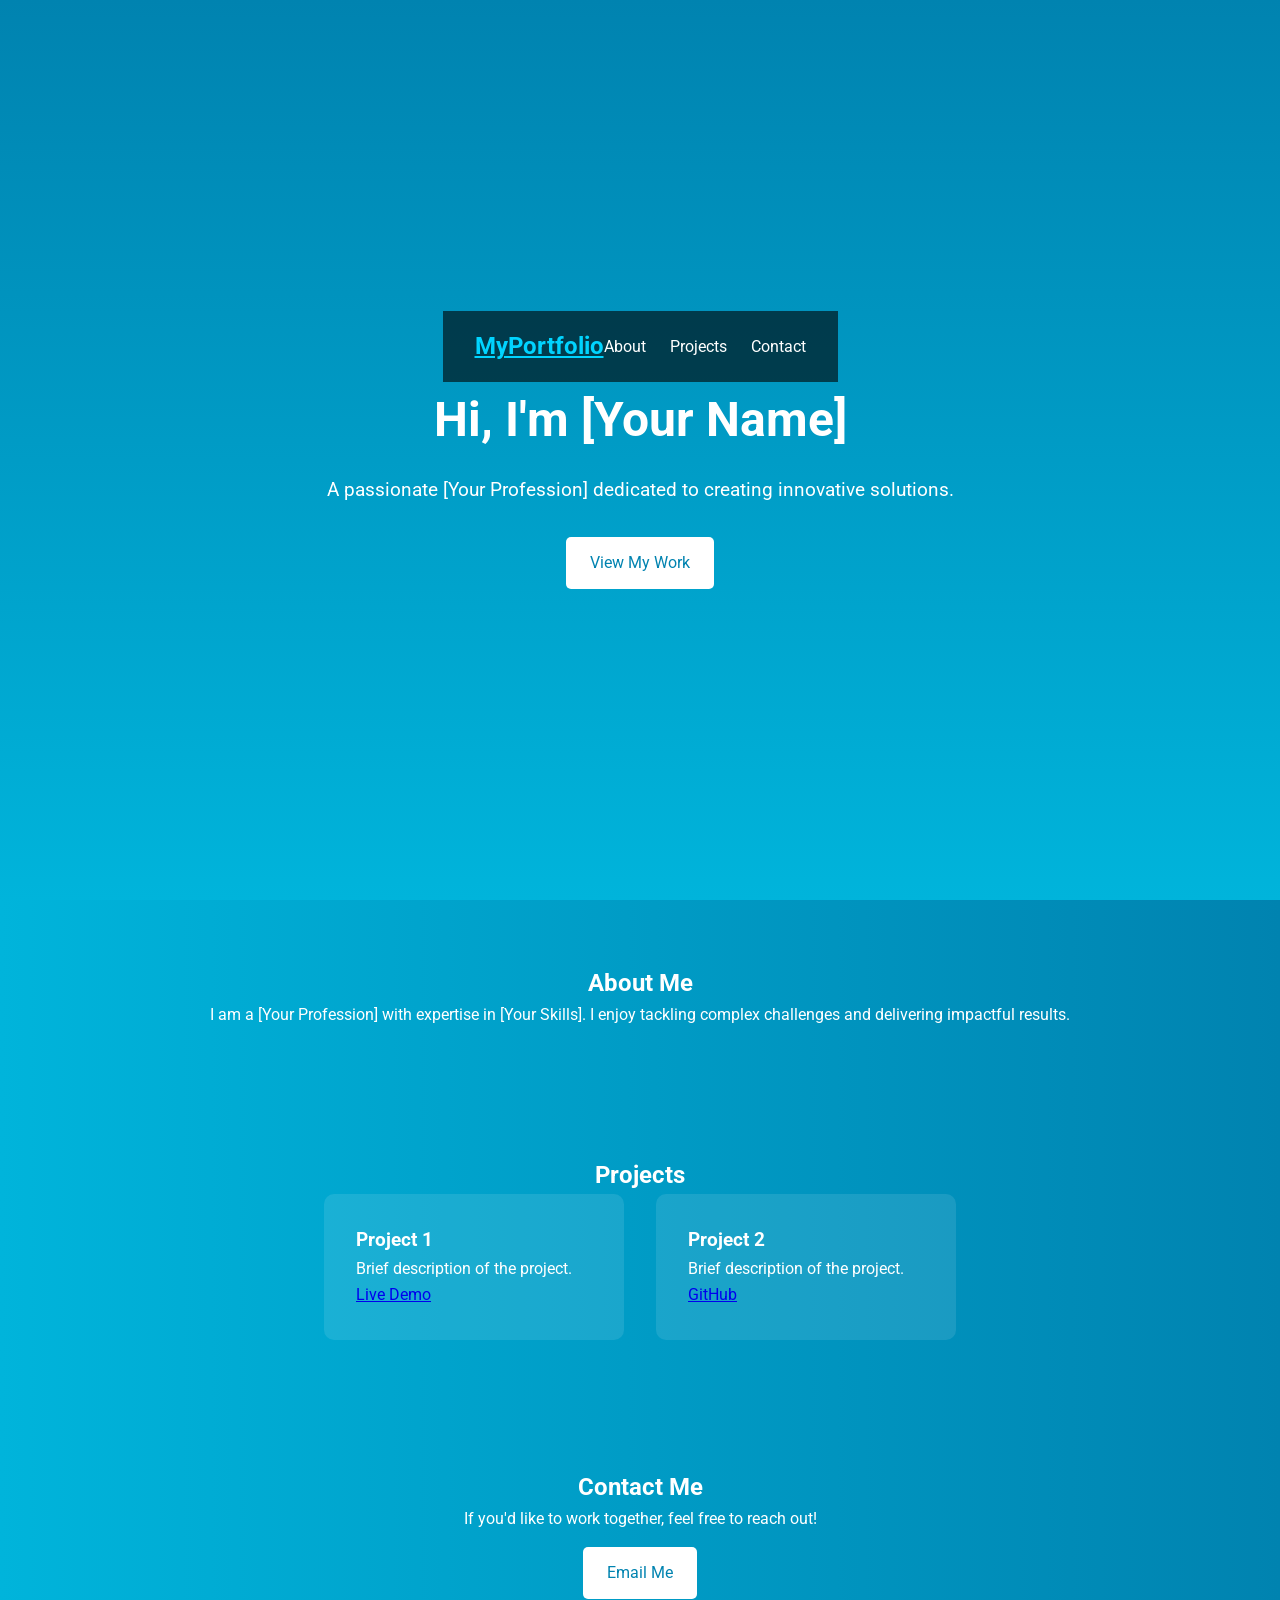
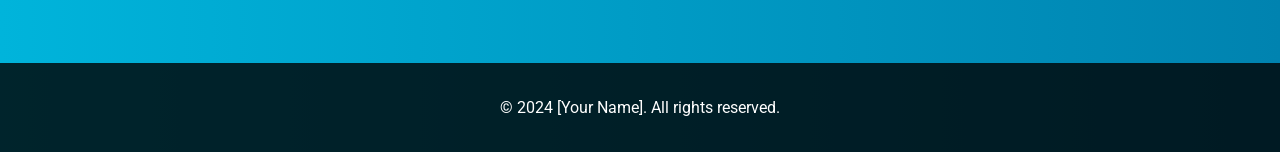
==== index.html @ ac5ff7b3 "Rename portfolio.html to index.html" ====
<!DOCTYPE html>
<html lang="en">
<head>
    <meta charset="UTF-8">
    <meta name="viewport" content="width=device-width, initial-scale=1.0">
    <title>Portfolio</title>
    <link rel="stylesheet" href="style.css">
    <link href="https://fonts.googleapis.com/css2?family=Roboto:wght@400;700&display=swap" rel="stylesheet">
</head>
<body>
    <header class="hero">
        <nav class="navbar">
            <a href="#" class="logo">MyPortfolio</a>
            <ul class="nav-links">
                <li><a href="#about">About</a></li>
                <li><a href="#projects">Projects</a></li>
                <li><a href="#contact">Contact</a></li>
            </ul>
        </nav>
        <div class="hero-content">
            <h1 class="animate-slide-in">Hi, I'm [Your Name]</h1>
            <p class="animate-fade-in">A passionate [Your Profession] dedicated to creating innovative solutions.</p>
            <a href="#projects" class="btn">View My Work</a>
        </div>
    </header>

    <section id="about" class="section">
        <h2>About Me</h2>
        <p>I am a [Your Profession] with expertise in [Your Skills]. I enjoy tackling complex challenges and delivering impactful results.</p>
    </section>

    <section id="projects" class="section">
        <h2>Projects</h2>
        <div class="projects-container">
            <div class="project-card">
                <h3>Project 1</h3>
                <p>Brief description of the project.</p>
                <a href="#">Live Demo</a>
            </div>
            <div class="project-card">
                <h3>Project 2</h3>
                <p>Brief description of the project.</p>
                <a href="#">GitHub</a>
            </div>
        </div>
    </section>

    <section id="contact" class="section">
        <h2>Contact Me</h2>
        <p>If you'd like to work together, feel free to reach out!</p>
        <a href="mailto:your.email@example.com" class="btn">Email Me</a>
    </section>

    <footer>
        <p>&copy; 2024 [Your Name]. All rights reserved.</p>
    </footer>
</body>
</html>
---- style.css ----
* {
    margin: 0;
    padding: 0;
    box-sizing: border-box;
}

body {
    font-family: 'Roboto', sans-serif;
    line-height: 1.6;
    background: linear-gradient(to right, #00b4db, #0083b0);
    color: #fff;
    overflow-x: hidden;
}

.navbar {
    display: flex;
    justify-content: space-between;
    align-items: center;
    padding: 1rem 2rem;
    background: rgba(0, 0, 0, 0.6);
}

.logo {
    font-size: 1.5rem;
    font-weight: bold;
    color: #00d4ff;
}

.nav-links {
    list-style: none;
    display: flex;
    gap: 1.5rem;
}

.nav-links a {
    color: #fff;
    text-decoration: none;
    font-size: 1rem;
    transition: color 0.3s;
}

.nav-links a:hover {
    color: #00d4ff;
}

.hero {
    height: 100vh;
    display: flex;
    flex-direction: column;
    justify-content: center;
    align-items: center;
    text-align: center;
    padding: 0 2rem;
    background: linear-gradient(to bottom, #0083b0, #00b4db);
}

.hero-content h1 {
    font-size: 3rem;
    animation: slide-in 1s ease-out;
}

.hero-content p {
    font-size: 1.2rem;
    margin: 1rem 0;
    animation: fade-in 2s ease-in;
}

.btn {
    display: inline-block;
    padding: 0.8rem 1.5rem;
    font-size: 1rem;
    color: #0083b0;
    background: #fff;
    border-radius: 5px;
    text-decoration: none;
    margin-top: 1rem;
    transition: background 0.3s, color 0.3s;
}

.btn:hover {
    background: #00d4ff;
    color: #fff;
}

.section {
    padding: 4rem 2rem;
    text-align: center;
}

.projects-container {
    display: flex;
    gap: 2rem;
    justify-content: center;
}

.project-card {
    background: rgba(255, 255, 255, 0.1);
    padding: 2rem;
    border-radius: 10px;
    width: 300px;
    text-align: left;
    transition: transform 0.3s;
}

.project-card:hover {
    transform: scale(1.05);
}

footer {
    text-align: center;
    padding: 2rem;
    background: rgba(0, 0, 0, 0.8);
}
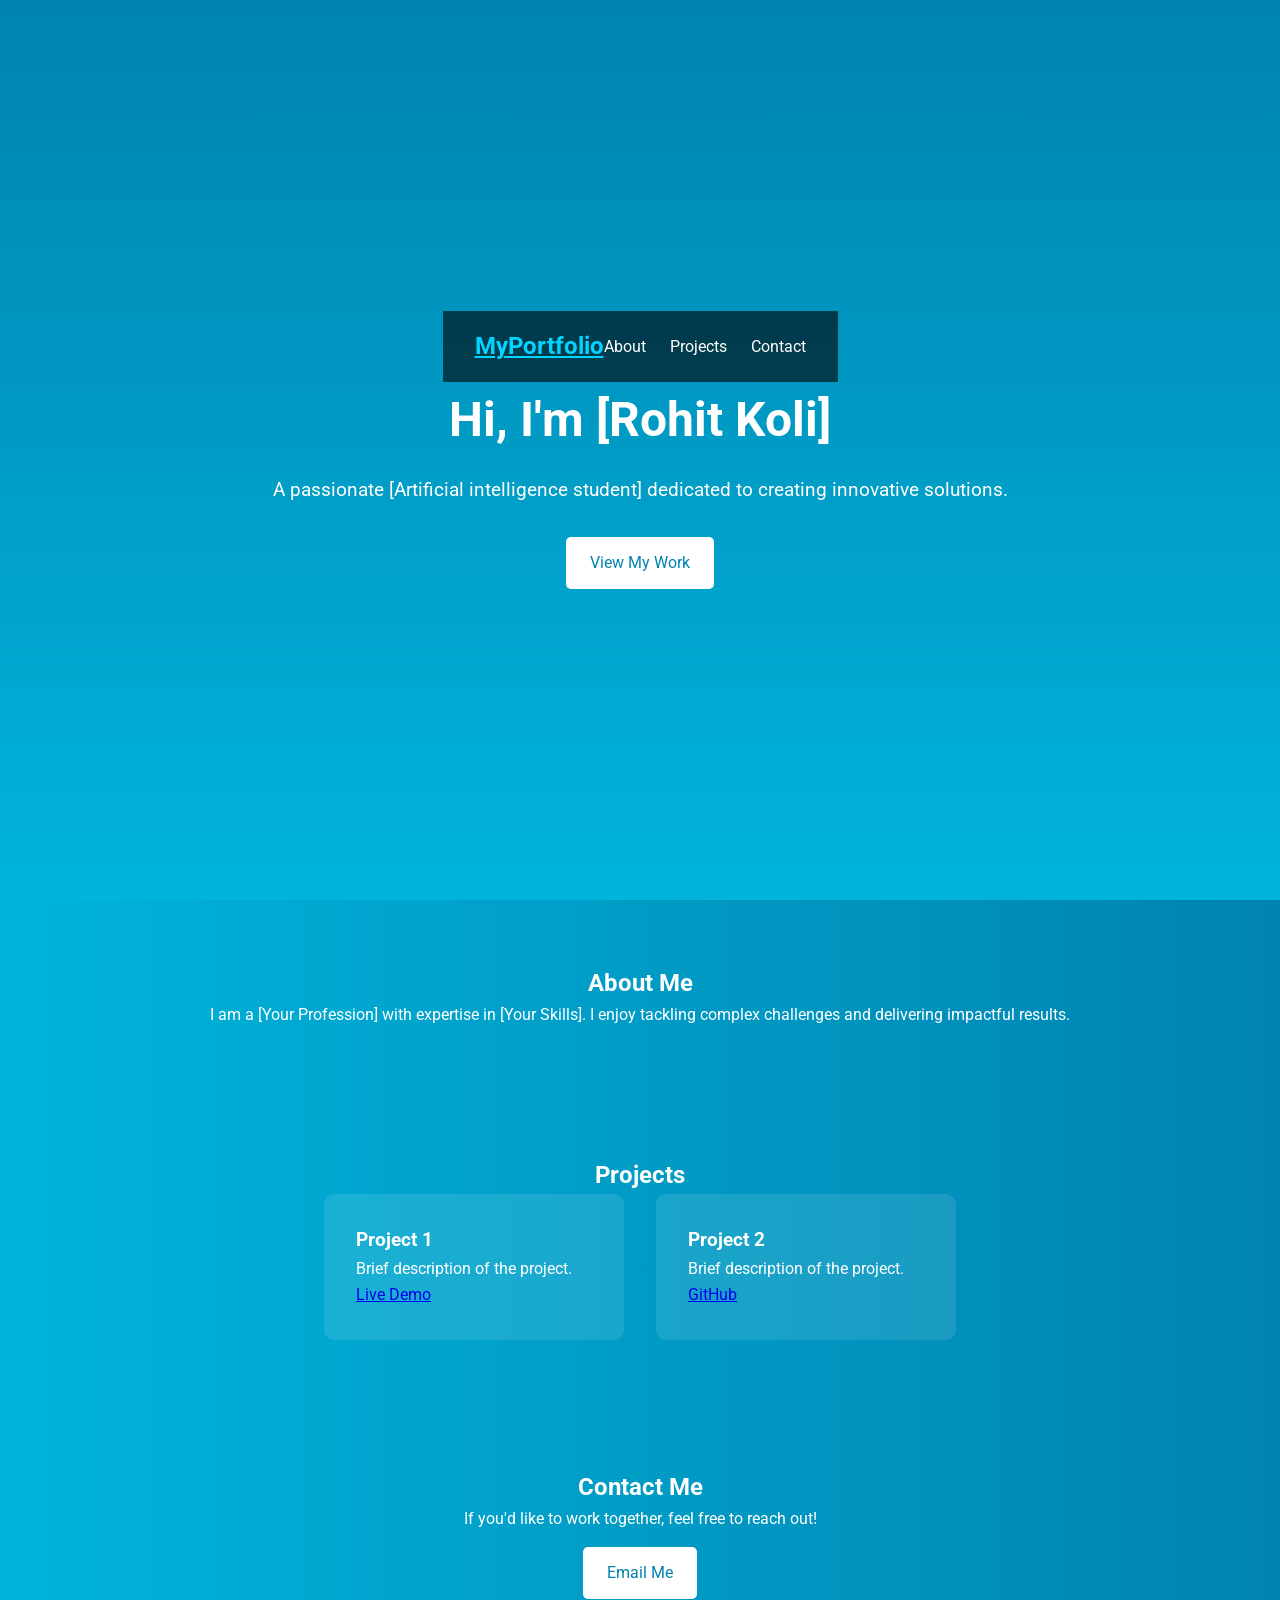
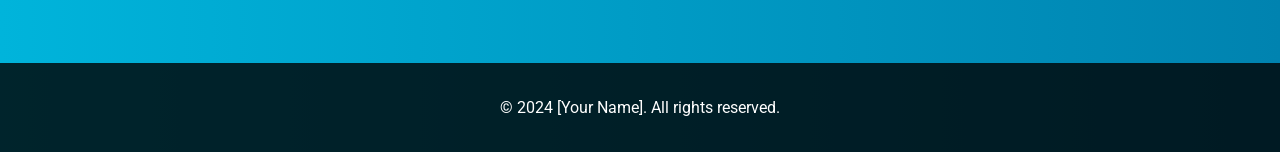
==== commit 3a206e3d: "Update index.html" ====
--- a/index.html
+++ b/index.html
@@ -18,8 +18,8 @@
             </ul>
         </nav>
         <div class="hero-content">
-            <h1 class="animate-slide-in">Hi, I'm [Your Name]</h1>
-            <p class="animate-fade-in">A passionate [Your Profession] dedicated to creating innovative solutions.</p>
+            <h1 class="animate-slide-in">Hi, I'm [Rohit Koli]</h1>
+            <p class="animate-fade-in">A passionate [Artificial intelligence student] dedicated to creating innovative solutions.</p>
             <a href="#projects" class="btn">View My Work</a>
         </div>
     </header>
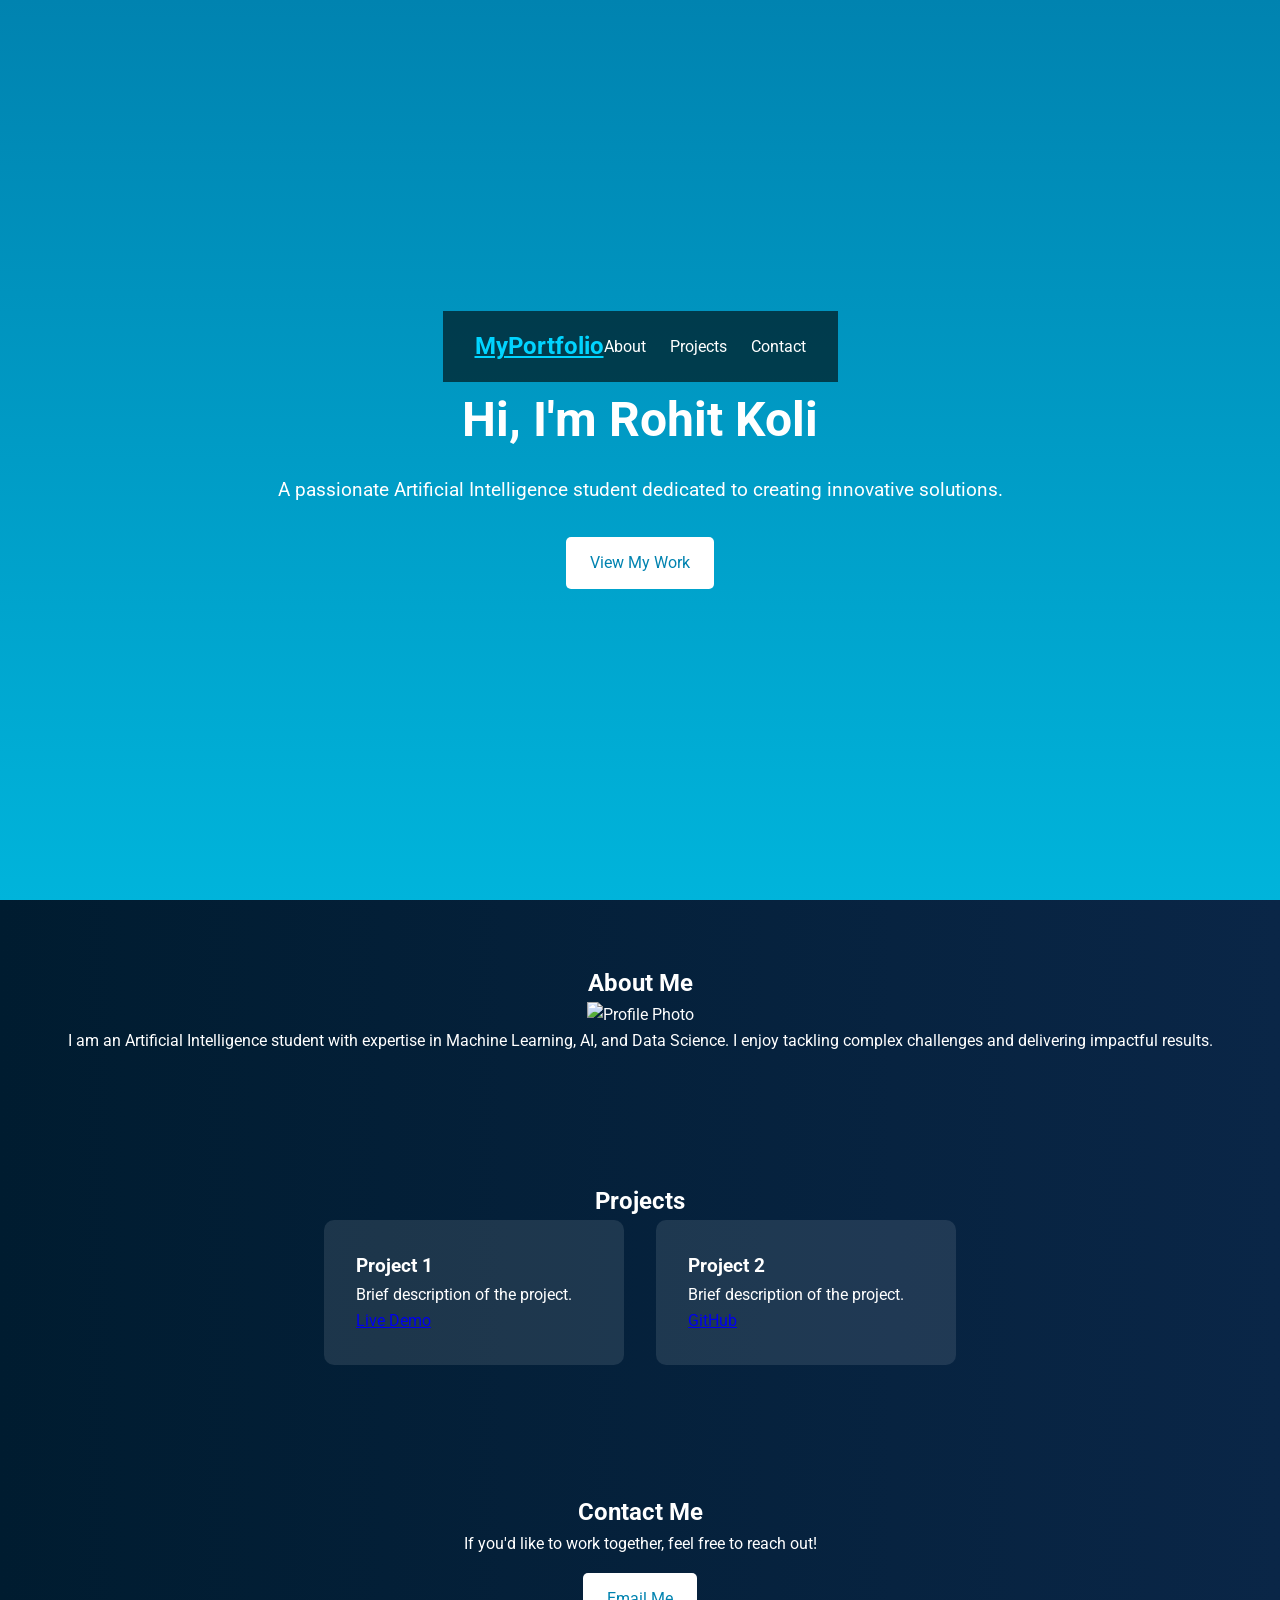
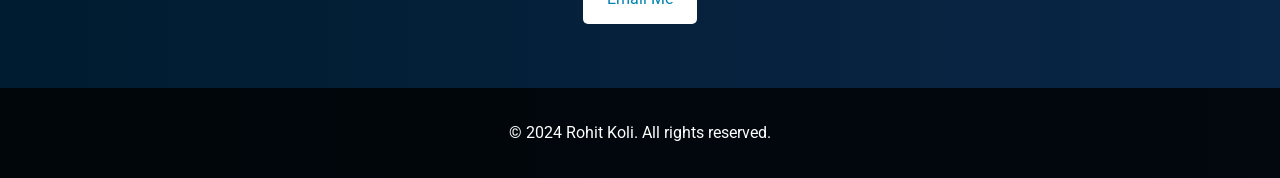
==== commit c1b1e435: "Update index.html" ====
--- a/index.html
+++ b/index.html
@@ -18,15 +18,18 @@
             </ul>
         </nav>
         <div class="hero-content">
-            <h1 class="animate-slide-in">Hi, I'm [Rohit Koli]</h1>
-            <p class="animate-fade-in">A passionate [Artificial intelligence student] dedicated to creating innovative solutions.</p>
+            <h1 class="animate-slide-in">Hi, I'm Rohit Koli</h1>
+            <p class="animate-fade-in">A passionate Artificial Intelligence student dedicated to creating innovative solutions.</p>
             <a href="#projects" class="btn">View My Work</a>
         </div>
     </header>
 
     <section id="about" class="section">
         <h2>About Me</h2>
-        <p>I am a [Your Profession] with expertise in [Your Skills]. I enjoy tackling complex challenges and delivering impactful results.</p>
+        <div class="about-container">
+            <img src="DSC_5368(1).jpg" alt="Profile Photo" class="profile-photo">
+            <p>I am an Artificial Intelligence student with expertise in Machine Learning, AI, and Data Science. I enjoy tackling complex challenges and delivering impactful results.</p>
+        </div>
     </section>
 
     <section id="projects" class="section">
@@ -48,11 +51,11 @@
     <section id="contact" class="section">
         <h2>Contact Me</h2>
         <p>If you'd like to work together, feel free to reach out!</p>
-        <a href="mailto:your.email@example.com" class="btn">Email Me</a>
+        <a href="mailto:kolirohit1802@gmail.com" class="btn">Email Me</a>
     </section>
 
     <footer>
-        <p>&copy; 2024 [Your Name]. All rights reserved.</p>
+        <p>&copy; 2024 Rohit Koli. All rights reserved.</p>
     </footer>
 </body>
 </html>
--- a/style.css
+++ b/style.css
@@ -7,7 +7,7 @@
 body {
     font-family: 'Roboto', sans-serif;
     line-height: 1.6;
-    background: linear-gradient(to right, #00b4db, #0083b0);
+    background: linear-gradient(to right, #001C30, #0A2647);
     color: #fff;
     overflow-x: hidden;
 }
@@ -56,13 +56,13 @@
 
 .hero-content h1 {
     font-size: 3rem;
-    animation: slide-in 1s ease-out;
+    animation: slide-in 1s ease-out, bounce 2s infinite;
 }
 
 .hero-content p {
     font-size: 1.2rem;
     margin: 1rem 0;
-    animation: fade-in 2s ease-in;
+    animation: fade-in 2s ease-in, jump 3s infinite;
 }
 
 .btn {
@@ -100,6 +100,7 @@
     width: 300px;
     text-align: left;
     transition: transform 0.3s;
+    animation: zoom-in 1s ease-out;
 }
 
 .project-card:hover {
@@ -111,3 +112,53 @@
     padding: 2rem;
     background: rgba(0, 0, 0, 0.8);
 }
+
+@keyframes slide-in {
+    from {
+        transform: translateX(-100%);
+    }
+    to {
+        transform: translateX(0);
+    }
+}
+
+@keyframes fade-in {
+    from {
+        opacity: 0;
+    }
+    to {
+        opacity: 1;
+    }
+}
+
+@keyframes bounce {
+    0%, 20%, 50%, 80%, 100% {
+        transform: translateY(0);
+    }
+    40% {
+        transform: translateY(-20px);
+    }
+    60% {
+        transform: translateY(-10px);
+    }
+}
+
+@keyframes jump {
+    0%, 100% {
+        transform: translateY(0);
+    }
+    50% {
+        transform: translateY(-15px);
+    }
+}
+
+@keyframes zoom-in {
+    from {
+        transform: scale(0.8);
+        opacity: 0;
+    }
+    to {
+        transform: scale(1);
+        opacity: 1;
+    }
+}
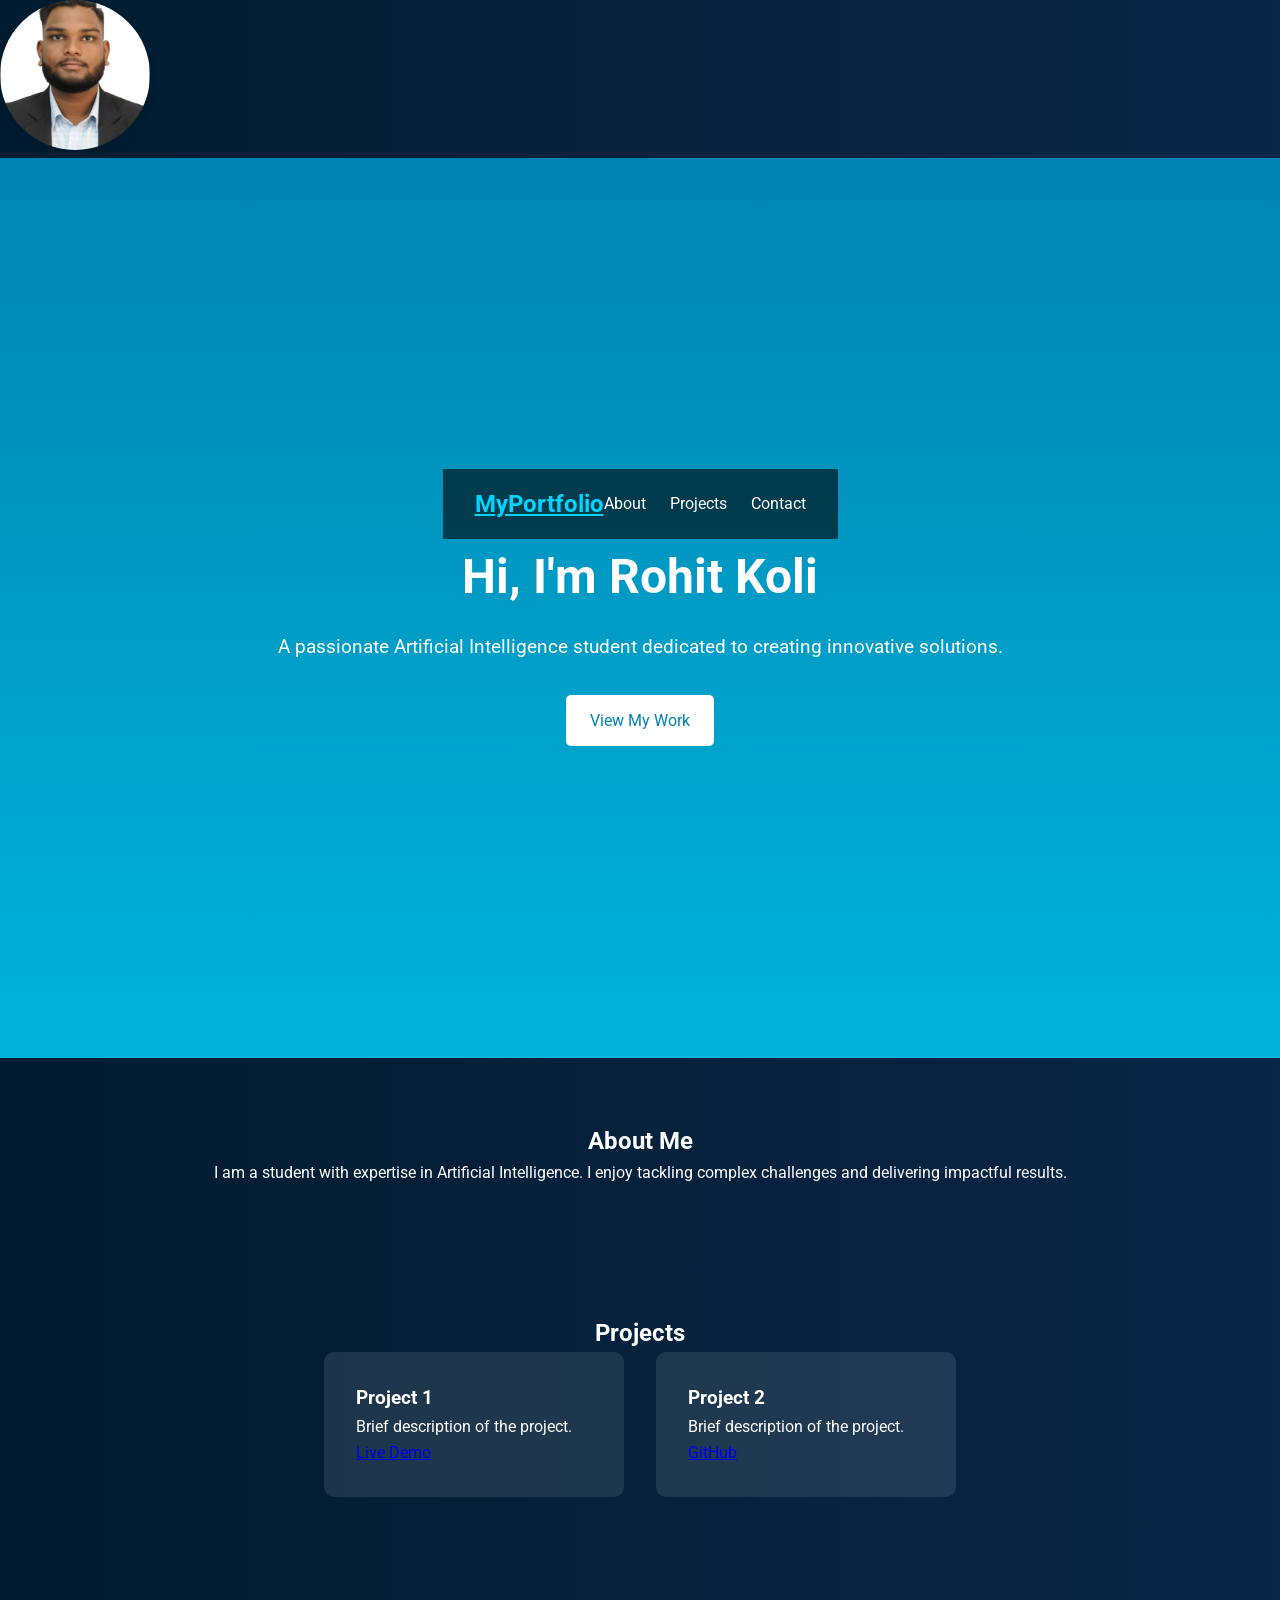
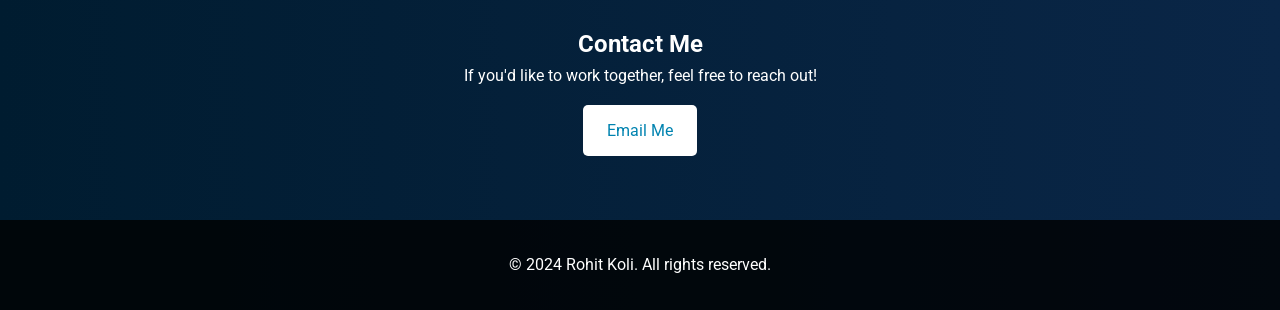
==== commit 32b0aaa4: "Update index.html" ====
--- a/index.html
+++ b/index.html
@@ -8,6 +8,10 @@
     <link href="https://fonts.googleapis.com/css2?family=Roboto:wght@400;700&display=swap" rel="stylesheet">
 </head>
 <body>
+    <!-- Profile Photo -->
+    <img src="DSC_5368 (1).JPG" alt="Profile Photo" class="profile-photo">
+
+    <!-- Navbar -->
     <header class="hero">
         <nav class="navbar">
             <a href="#" class="logo">MyPortfolio</a>
@@ -17,6 +21,7 @@
                 <li><a href="#contact">Contact</a></li>
             </ul>
         </nav>
+
         <div class="hero-content">
             <h1 class="animate-slide-in">Hi, I'm Rohit Koli</h1>
             <p class="animate-fade-in">A passionate Artificial Intelligence student dedicated to creating innovative solutions.</p>
@@ -24,14 +29,13 @@
         </div>
     </header>
 
+    <!-- About Section -->
     <section id="about" class="section">
         <h2>About Me</h2>
-        <div class="about-container">
-            <img src="DSC_5368(1).jpg" alt="Profile Photo" class="profile-photo">
-            <p>I am an Artificial Intelligence student with expertise in Machine Learning, AI, and Data Science. I enjoy tackling complex challenges and delivering impactful results.</p>
-        </div>
+        <p>I am a student with expertise in Artificial Intelligence. I enjoy tackling complex challenges and delivering impactful results.</p>
     </section>
 
+    <!-- Projects Section -->
     <section id="projects" class="section">
         <h2>Projects</h2>
         <div class="projects-container">
@@ -48,14 +52,17 @@
         </div>
     </section>
 
+    <!-- Contact Section -->
     <section id="contact" class="section">
         <h2>Contact Me</h2>
         <p>If you'd like to work together, feel free to reach out!</p>
         <a href="mailto:kolirohit1802@gmail.com" class="btn">Email Me</a>
     </section>
 
+    <!-- Footer -->
     <footer>
         <p>&copy; 2024 Rohit Koli. All rights reserved.</p>
     </footer>
+
 </body>
 </html>
--- a/style.css
+++ b/style.css
@@ -87,6 +87,26 @@
     text-align: center;
 }
 
+.about-container {
+    display: flex;
+    align-items: center;
+    justify-content: center;
+    gap: 2rem;
+}
+
+.profile-photo {
+    width: 150px;
+    height: 150px;
+    border-radius: 50%;
+    object-fit: cover;
+    box-shadow: 0 4px 8px rgba(0, 0, 0, 0.1);
+    transition: transform 0.3s ease;
+}
+
+.profile-photo:hover {
+    transform: scale(1.1);
+}
+
 .projects-container {
     display: flex;
     gap: 2rem;
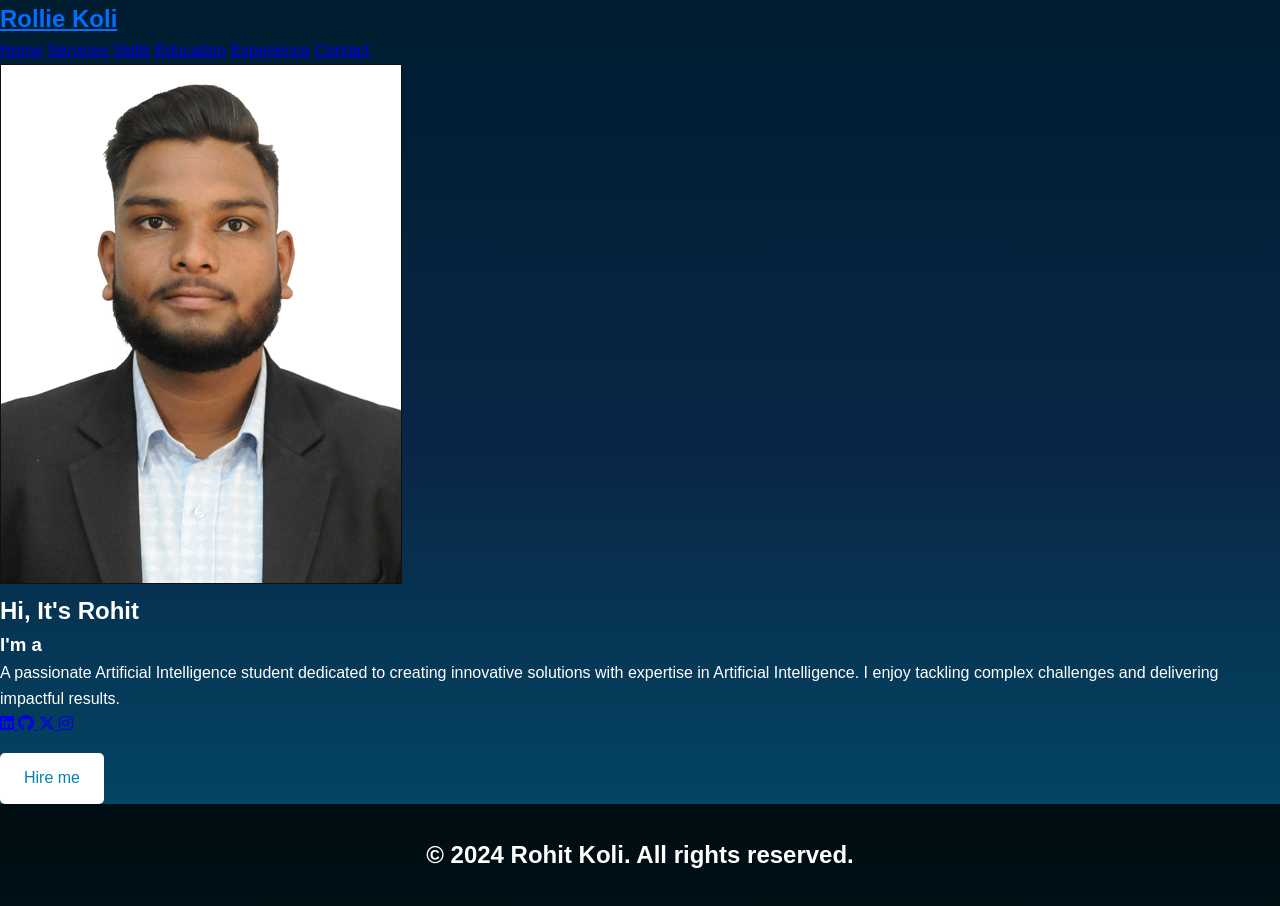
==== commit dd7d0fba: "Update index.html" ====
--- a/index.html
+++ b/index.html
@@ -3,66 +3,53 @@
 <head>
     <meta charset="UTF-8">
     <meta name="viewport" content="width=device-width, initial-scale=1.0">
-    <title>Portfolio</title>
+    <link rel="stylesheet" href="https://cdnjs.cloudflare.com/ajax/libs/font-awesome/6.5.2/css/all.min.css">
     <link rel="stylesheet" href="style.css">
-    <link href="https://fonts.googleapis.com/css2?family=Roboto:wght@400;700&display=swap" rel="stylesheet">
+    <title>Portfolio Website</title>
 </head>
 <body>
-    <!-- Profile Photo -->
-    <img src="DSC_5368 (1).JPG" alt="Profile Photo" class="profile-photo">
-
-    <!-- Navbar -->
-    <header class="hero">
-        <nav class="navbar">
-            <a href="#" class="logo">MyPortfolio</a>
-            <ul class="nav-links">
-                <li><a href="#about">About</a></li>
-                <li><a href="#projects">Projects</a></li>
-                <li><a href="#contact">Contact</a></li>
-            </ul>
+    <header>
+        <a href="#" class="logo">Rollie Koli</a>
+        <nav>
+            <a href="#" class="active">Home</a>
+            <a href="#">Services</a>
+            <a href="#">Skills</a>
+            <a href="#">Education</a>
+            <a href="#">Experience</a>
+            <a href="#">Contact</a>
         </nav>
-
-        <div class="hero-content">
-            <h1 class="animate-slide-in">Hi, I'm Rohit Koli</h1>
-            <p class="animate-fade-in">A passionate Artificial Intelligence student dedicated to creating innovative solutions.</p>
-            <a href="#projects" class="btn">View My Work</a>
+    </header>
+    <section class="home">
+        <div class="home-img">
+            <img src="DSC_5368 (1).JPG" alt="Profile Image">
         </div>
-    </header>
-
-    <!-- About Section -->
-    <section id="about" class="section">
-        <h2>About Me</h2>
-        <p>I am a student with expertise in Artificial Intelligence. I enjoy tackling complex challenges and delivering impactful results.</p>
-    </section>
-
-    <!-- Projects Section -->
-    <section id="projects" class="section">
-        <h2>Projects</h2>
-        <div class="projects-container">
-            <div class="project-card">
-                <h3>Project 1</h3>
-                <p>Brief description of the project.</p>
-                <a href="#">Live Demo</a>
+        <div class="home-content">
+            <h1>Hi, It's <span>Rohit</span></h1>
+            <h3 class="typing-text">I'm a <span></span></h3>
+            <p>A passionate Artificial Intelligence student dedicated to creating innovative solutions
+                with expertise in Artificial Intelligence. I enjoy tackling complex challenges and delivering impactful results.
+            </p>
+            <div class="social-icons">
+                <a href="https://in.linkedin.com/in/rohit-koli-779532340" target="_blank">
+                    <i class="fa-brands fa-linkedin"></i>
+                </a>
+                <a href="https://github.com/kolirolly" target="_blank">
+                    <i class="fa-brands fa-github"></i>
+                </a>
+                <a href="https://twitter.com/your-twitter-username" target="_blank">
+                    <i class="fa-brands fa-x-twitter"></i>
+                </a>
+                <a href="https://www.instagram.com/rollie_koli_18/?locale=de&hl=am-et" target="_blank">
+                    <i class="fa-brands fa-instagram"></i>
+                </a>
             </div>
-            <div class="project-card">
-                <h3>Project 2</h3>
-                <p>Brief description of the project.</p>
-                <a href="#">GitHub</a>
-            </div>
+            <a href="#" class="btn">Hire me</a>
         </div>
     </section>
-
-    <!-- Contact Section -->
-    <section id="contact" class="section">
-        <h2>Contact Me</h2>
-        <p>If you'd like to work together, feel free to reach out!</p>
-        <a href="mailto:kolirohit1802@gmail.com" class="btn">Email Me</a>
-    </section>
-
-    <!-- Footer -->
     <footer>
-        <p>&copy; 2024 Rohit Koli. All rights reserved.</p>
+        <center>
+            <h2>&copy; 2024 Rohit Koli. All rights reserved.</h2>
+        </center>
     </footer>
-
 </body>
 </html>
--- a/style.css
+++ b/style.css
@@ -1,35 +1,44 @@
+/* General Reset */
 * {
     margin: 0;
     padding: 0;
     box-sizing: border-box;
 }
 
+/* Body Styles */
 body {
     font-family: 'Roboto', sans-serif;
     line-height: 1.6;
-    background: linear-gradient(to right, #001C30, #0A2647);
+    background: linear-gradient(to bottom, #001C30, #0A2647, #004E6A);
     color: #fff;
     overflow-x: hidden;
 }
 
+/* Navbar Styles */
 .navbar {
     display: flex;
     justify-content: space-between;
     align-items: center;
     padding: 1rem 2rem;
     background: rgba(0, 0, 0, 0.6);
+    width: 100%; /* Ensures navbar takes up full width */
+    position: fixed; /* Keeps the navbar fixed at the top */
+    top: 0; /* Align it to the top */
+    left: 0; /* Align it to the left */
+    z-index: 1000; /* Makes sure it stays above other content */
 }
 
 .logo {
     font-size: 1.5rem;
     font-weight: bold;
-    color: #00d4ff;
+    color: #006eff;
 }
 
 .nav-links {
     list-style: none;
     display: flex;
     gap: 1.5rem;
+    justify-content: center;
 }
 
 .nav-links a {
@@ -43,6 +52,7 @@
     color: #00d4ff;
 }
 
+/* Hero Section Styles */
 .hero {
     height: 100vh;
     display: flex;
@@ -50,8 +60,8 @@
     justify-content: center;
     align-items: center;
     text-align: center;
-    padding: 0 2rem;
-    background: linear-gradient(to bottom, #0083b0, #00b4db);
+    padding: 5rem 2rem 0; /* Added top padding to avoid overlap with navbar */
+    background: linear-gradient(to bottom, #001C30, #0A2647);
 }
 
 .hero-content h1 {
@@ -82,35 +92,22 @@
     color: #fff;
 }
 
+/* About Section */
 .section {
     padding: 4rem 2rem;
     text-align: center;
-}
-
-.about-container {
-    display: flex;
+    display: flex;
+    flex-direction: column;
+    justify-content: center;
     align-items: center;
-    justify-content: center;
+}
+
+/* Projects Section */
+.projects-container {
+    display: flex;
     gap: 2rem;
-}
-
-.profile-photo {
-    width: 150px;
-    height: 150px;
-    border-radius: 50%;
-    object-fit: cover;
-    box-shadow: 0 4px 8px rgba(0, 0, 0, 0.1);
-    transition: transform 0.3s ease;
-}
-
-.profile-photo:hover {
-    transform: scale(1.1);
-}
-
-.projects-container {
-    display: flex;
-    gap: 2rem;
-    justify-content: center;
+    justify-content: center;
+    flex-wrap: wrap; /* Allow items to wrap if needed */
 }
 
 .project-card {
@@ -127,12 +124,34 @@
     transform: scale(1.05);
 }
 
+/* Footer Styles */
 footer {
     text-align: center;
     padding: 2rem;
     background: rgba(0, 0, 0, 0.8);
 }
 
+/* Profile Photo Styles (Top-Right Corner) */
+.profile-photo {
+    position: absolute;
+    top: 100px; /* Adjust vertical spacing from top */
+    right: 30px; /* Adjust horizontal spacing from right */
+    width: 200px; /* Adjust the size of the image */
+    height: auto; /* Maintain aspect ratio */
+    border-radius: 50%; /* Make it circular */
+    border: 2px solid #004E6A; /* Add white border */
+    box-shadow: 0px 4px 8px rgba(0, 0, 0, 0.1); /* Optional shadow effect */
+    transition: transform 0.3s ease, box-shadow 0.3s ease; /* Smooth animation on hover */
+    cursor: pointer; /* Change cursor to indicate it's interactive */
+}
+
+/* Add hover effect to the profile photo */
+.profile-photo:hover {
+    transform: scale(1.1) rotate(5deg); /* Slight zoom-in and rotate effect on hover */
+    box-shadow: 0 0 20px #004E6A, 0 0 40px rgba(0, 255, 213, 0.8); /* Stronger glow on hover */
+}
+
+/* Animations */
 @keyframes slide-in {
     from {
         transform: translateX(-100%);
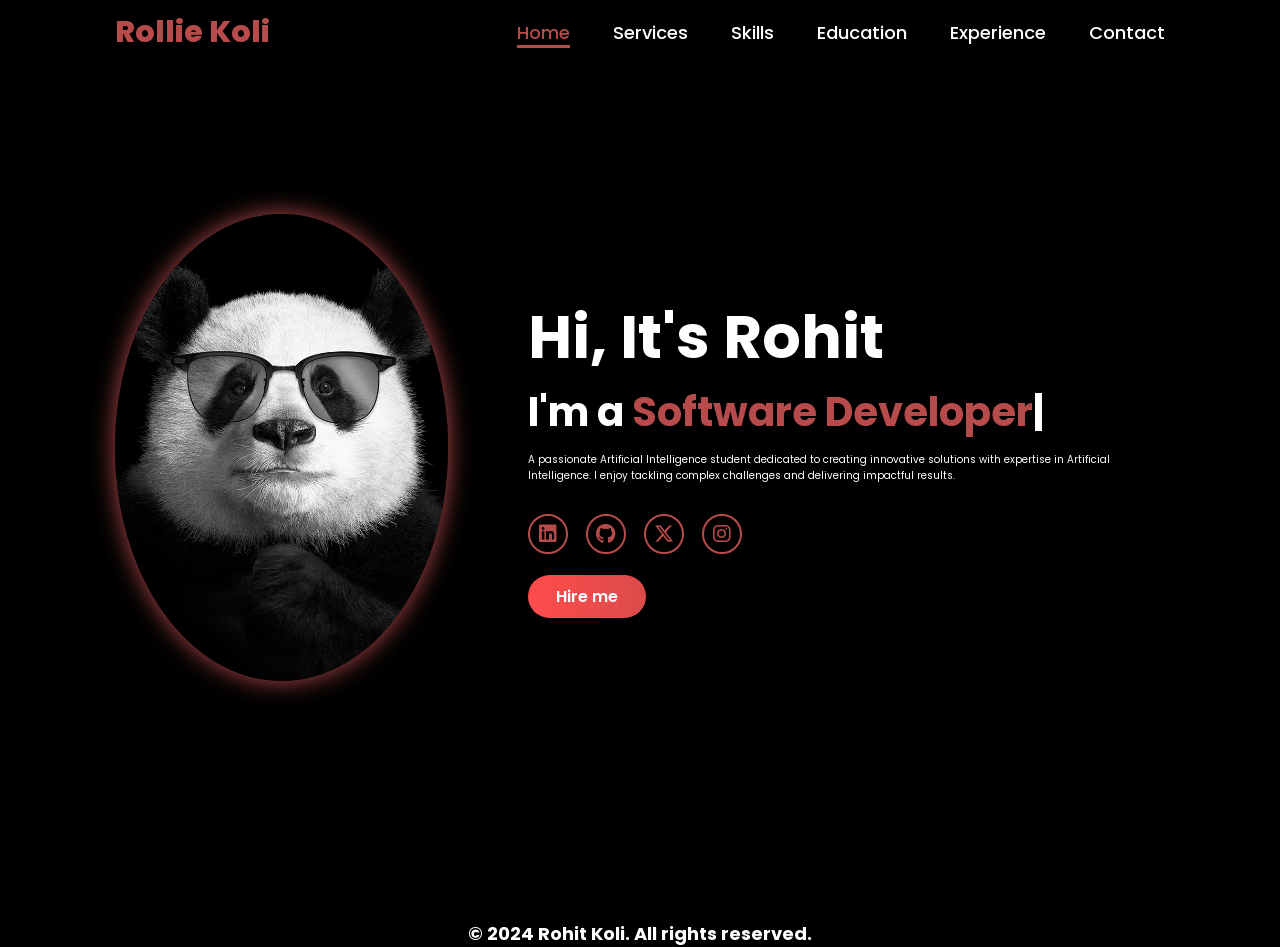
==== commit 732ada84: "Update index.html" ====
--- a/index.html
+++ b/index.html
@@ -21,7 +21,7 @@
     </header>
     <section class="home">
         <div class="home-img">
-            <img src="DSC_5368 (1).JPG" alt="Profile Image">
+            <img src="main.jpg" alt="Profile Image">
         </div>
         <div class="home-content">
             <h1>Hi, It's <span>Rohit</span></h1>
--- a/style.css
+++ b/style.css
@@ -1,203 +1,172 @@
-/* General Reset */
+@import url('https://fonts.googleapis.com/css2?family=Poppins:wght@100;200;300;400;500;600&display=swap');
 * {
     margin: 0;
     padding: 0;
     box-sizing: border-box;
+    text-decoration: none;
+    font-family: 'Poppins', sans-serif;
 }
 
-/* Body Styles */
+html {
+    font-size: 62.5%;
+    scroll-behavior: smooth;
+}
+
 body {
-    font-family: 'Roboto', sans-serif;
-    line-height: 1.6;
-    background: linear-gradient(to bottom, #001C30, #0A2647, #004E6A);
-    color: #fff;
+    background-color: black;
+    color: white;
     overflow-x: hidden;
 }
 
-/* Navbar Styles */
-.navbar {
+header {
+    position: fixed;
+    top: 0;
+    width: 100%;
+    padding: 1rem 9%;
     display: flex;
     justify-content: space-between;
     align-items: center;
-    padding: 1rem 2rem;
-    background: rgba(0, 0, 0, 0.6);
-    width: 100%; /* Ensures navbar takes up full width */
-    position: fixed; /* Keeps the navbar fixed at the top */
-    top: 0; /* Align it to the top */
-    left: 0; /* Align it to the left */
-    z-index: 1000; /* Makes sure it stays above other content */
+    z-index: 100;
 }
 
 .logo {
-    font-size: 1.5rem;
-    font-weight: bold;
-    color: #006eff;
+    font-size: 3rem;
+    color: #b74b4b;
+    font-weight: 800;
+    cursor: pointer;
+    transition: transform 0.3s ease;
 }
 
-.nav-links {
-    list-style: none;
-    display: flex;
-    gap: 1.5rem;
-    justify-content: center;
+.logo:hover {
+    transform: scale(1.1);
 }
 
-.nav-links a {
-    color: #fff;
-    text-decoration: none;
-    font-size: 1rem;
-    transition: color 0.3s;
+nav a {
+    font-size: 1.8rem;
+    color: white;
+    margin-left: 4rem;
+    font-weight: 500;
+    transition: color 0.3s ease, border-bottom 0.3s ease;
 }
 
-.nav-links a:hover {
-    color: #00d4ff;
+nav a:hover,
+nav a.active {
+    color: #b74b4b;
+    border-bottom: 3px solid #b74b4b;
 }
 
-/* Hero Section Styles */
-.hero {
-    height: 100vh;
+section {
+    min-height: 100vh;
+    padding: 5rem 9%;
     display: flex;
-    flex-direction: column;
     justify-content: center;
     align-items: center;
-    text-align: center;
-    padding: 5rem 2rem 0; /* Added top padding to avoid overlap with navbar */
-    background: linear-gradient(to bottom, #001C30, #0A2647);
+    gap: 8rem;
 }
 
-.hero-content h1 {
-    font-size: 3rem;
-    animation: slide-in 1s ease-out, bounce 2s infinite;
+.home {
+    background: url('background.jpg') no-repeat center center/cover;
+    background-attachment: fixed;
 }
 
-.hero-content p {
-    font-size: 1.2rem;
-    margin: 1rem 0;
-    animation: fade-in 2s ease-in, jump 3s infinite;
+.home-img img {
+    width: 26vw;
+    border-radius: 50%;
+    box-shadow: 0 0 25px #b74b4b;
+    transition: transform 0.3s ease, box-shadow 0.3s ease;
+}
+
+.home-img img:hover {
+    transform: scale(1.1);
+    box-shadow: 0 0 40px #ff4b4b, 0 0 60px #ff7878, 0 0 80px #ff4b4b;
+}
+
+.home-content h1 {
+    font-size: 6rem;
+    font-weight: 700;
+}
+
+.home-content h3 {
+    font-size: 4rem;
+    margin-bottom: 1rem;
+    font-weight: 700;
+}
+
+.typing-text span {
+    position: relative;
+}
+
+.typing-text span::before {
+    content: "Software Developer";
+    color: #b74b4b;
+    animation: words 20s infinite;
+}
+
+.typing-text span::after {
+    content: "|";
+    animation: blink 0.6s infinite;
+}
+
+@keyframes blink {
+    0%, 50% { opacity: 1; }
+    51%, 100% { opacity: 0; }
+}
+
+@keyframes words {
+    0%, 20% { content: "Web Developer"; }
+    21%, 40% { content: "AI Specialist"; }
+    41%, 60% { content: "Web Designer"; }
+    61%, 80% { content: "Youtuber"; }
+    81%, 100% { content: "Script Writer"; }
+}
+
+.social-icons a {
+    display: inline-flex;
+    justify-content: center;
+    align-items: center;
+    width: 4rem;
+    height: 4rem;
+    border: 0.2rem solid #b74b4b;
+    font-size: 2rem;
+    border-radius: 50%;
+    margin: 3rem 1.5rem 3rem 0;
+    transition: transform 0.3s ease, background-color 0.3s ease, box-shadow 0.3s ease;
+    color: #b74b4b;
+}
+
+.social-icons a:hover {
+    transform: scale(1.3) translateY(-5px);
+    background-color: #b74b4b;
+    color: black;
+    box-shadow: 0 0 25px #b74b4b;
 }
 
 .btn {
-    display: inline-block;
-    padding: 0.8rem 1.5rem;
-    font-size: 1rem;
-    color: #0083b0;
-    background: #fff;
-    border-radius: 5px;
-    text-decoration: none;
-    margin-top: 1rem;
-    transition: background 0.3s, color 0.3s;
+    padding: 1rem 2.8rem;
+    background: linear-gradient(90deg, #ff4b4b, #b74b4b);
+    background-size: 200% 200%;
+    animation: gradient 3s infinite;
+    border-radius: 4rem;
+    color: white;
+    font-size: 1.6rem;
+    font-weight: 600;
+    cursor: pointer;
+    transition: transform 0.3s ease, box-shadow 0.3s ease;
 }
 
 .btn:hover {
-    background: #00d4ff;
-    color: #fff;
+    transform: scale(1.1);
+    box-shadow: 0 0 25px #ff4b4b, 0 0 50px #b74b4b;
 }
 
-/* About Section */
-.section {
-    padding: 4rem 2rem;
-    text-align: center;
-    display: flex;
-    flex-direction: column;
-    justify-content: center;
-    align-items: center;
+@keyframes gradient {
+    0% { background-position: 0% 50%; }
+    50% { background-position: 100% 50%; }
+    100% { background-position: 0% 50%; }
 }
 
-/* Projects Section */
-.projects-container {
-    display: flex;
-    gap: 2rem;
-    justify-content: center;
-    flex-wrap: wrap; /* Allow items to wrap if needed */
+footer h2 {
+    font-size: 1.8rem;
+    margin-top: 2rem;
+    color: white;
 }
-
-.project-card {
-    background: rgba(255, 255, 255, 0.1);
-    padding: 2rem;
-    border-radius: 10px;
-    width: 300px;
-    text-align: left;
-    transition: transform 0.3s;
-    animation: zoom-in 1s ease-out;
-}
-
-.project-card:hover {
-    transform: scale(1.05);
-}
-
-/* Footer Styles */
-footer {
-    text-align: center;
-    padding: 2rem;
-    background: rgba(0, 0, 0, 0.8);
-}
-
-/* Profile Photo Styles (Top-Right Corner) */
-.profile-photo {
-    position: absolute;
-    top: 100px; /* Adjust vertical spacing from top */
-    right: 30px; /* Adjust horizontal spacing from right */
-    width: 200px; /* Adjust the size of the image */
-    height: auto; /* Maintain aspect ratio */
-    border-radius: 50%; /* Make it circular */
-    border: 2px solid #004E6A; /* Add white border */
-    box-shadow: 0px 4px 8px rgba(0, 0, 0, 0.1); /* Optional shadow effect */
-    transition: transform 0.3s ease, box-shadow 0.3s ease; /* Smooth animation on hover */
-    cursor: pointer; /* Change cursor to indicate it's interactive */
-}
-
-/* Add hover effect to the profile photo */
-.profile-photo:hover {
-    transform: scale(1.1) rotate(5deg); /* Slight zoom-in and rotate effect on hover */
-    box-shadow: 0 0 20px #004E6A, 0 0 40px rgba(0, 255, 213, 0.8); /* Stronger glow on hover */
-}
-
-/* Animations */
-@keyframes slide-in {
-    from {
-        transform: translateX(-100%);
-    }
-    to {
-        transform: translateX(0);
-    }
-}
-
-@keyframes fade-in {
-    from {
-        opacity: 0;
-    }
-    to {
-        opacity: 1;
-    }
-}
-
-@keyframes bounce {
-    0%, 20%, 50%, 80%, 100% {
-        transform: translateY(0);
-    }
-    40% {
-        transform: translateY(-20px);
-    }
-    60% {
-        transform: translateY(-10px);
-    }
-}
-
-@keyframes jump {
-    0%, 100% {
-        transform: translateY(0);
-    }
-    50% {
-        transform: translateY(-15px);
-    }
-}
-
-@keyframes zoom-in {
-    from {
-        transform: scale(0.8);
-        opacity: 0;
-    }
-    to {
-        transform: scale(1);
-        opacity: 1;
-    }
-}
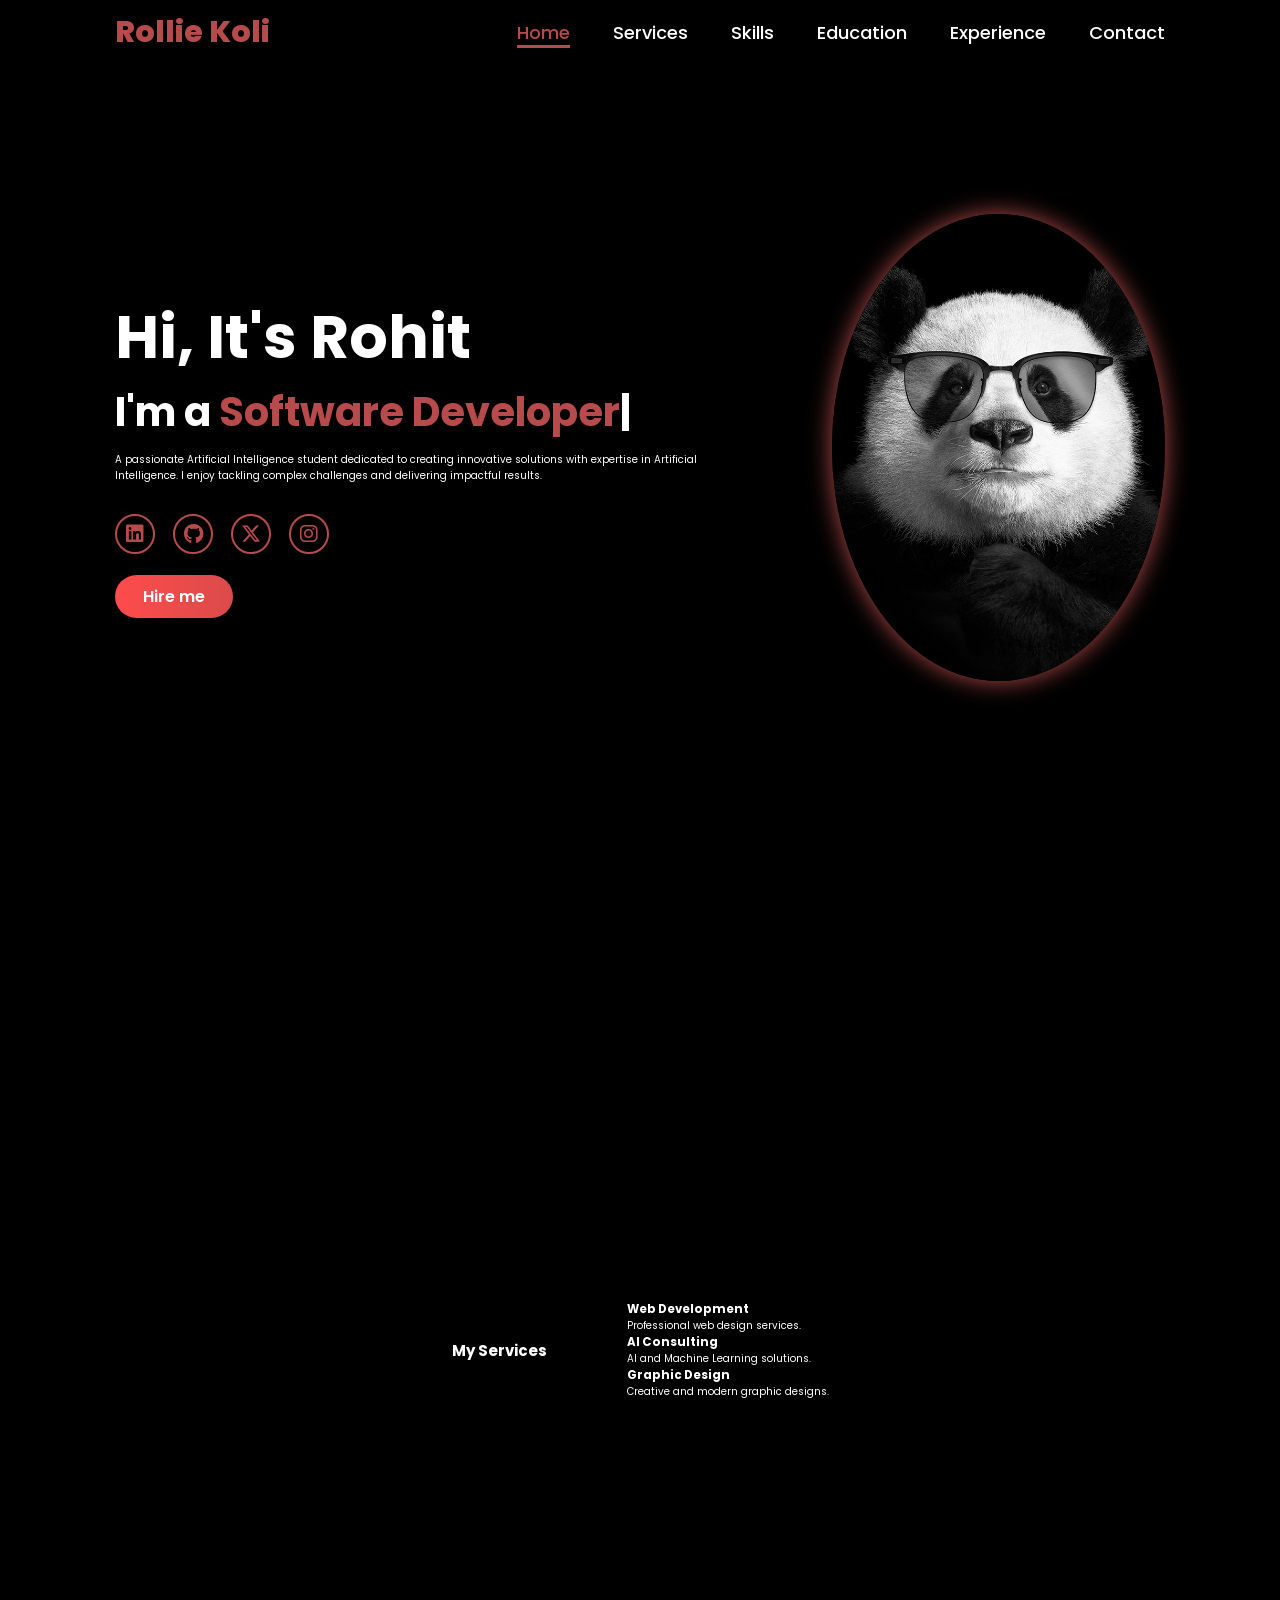
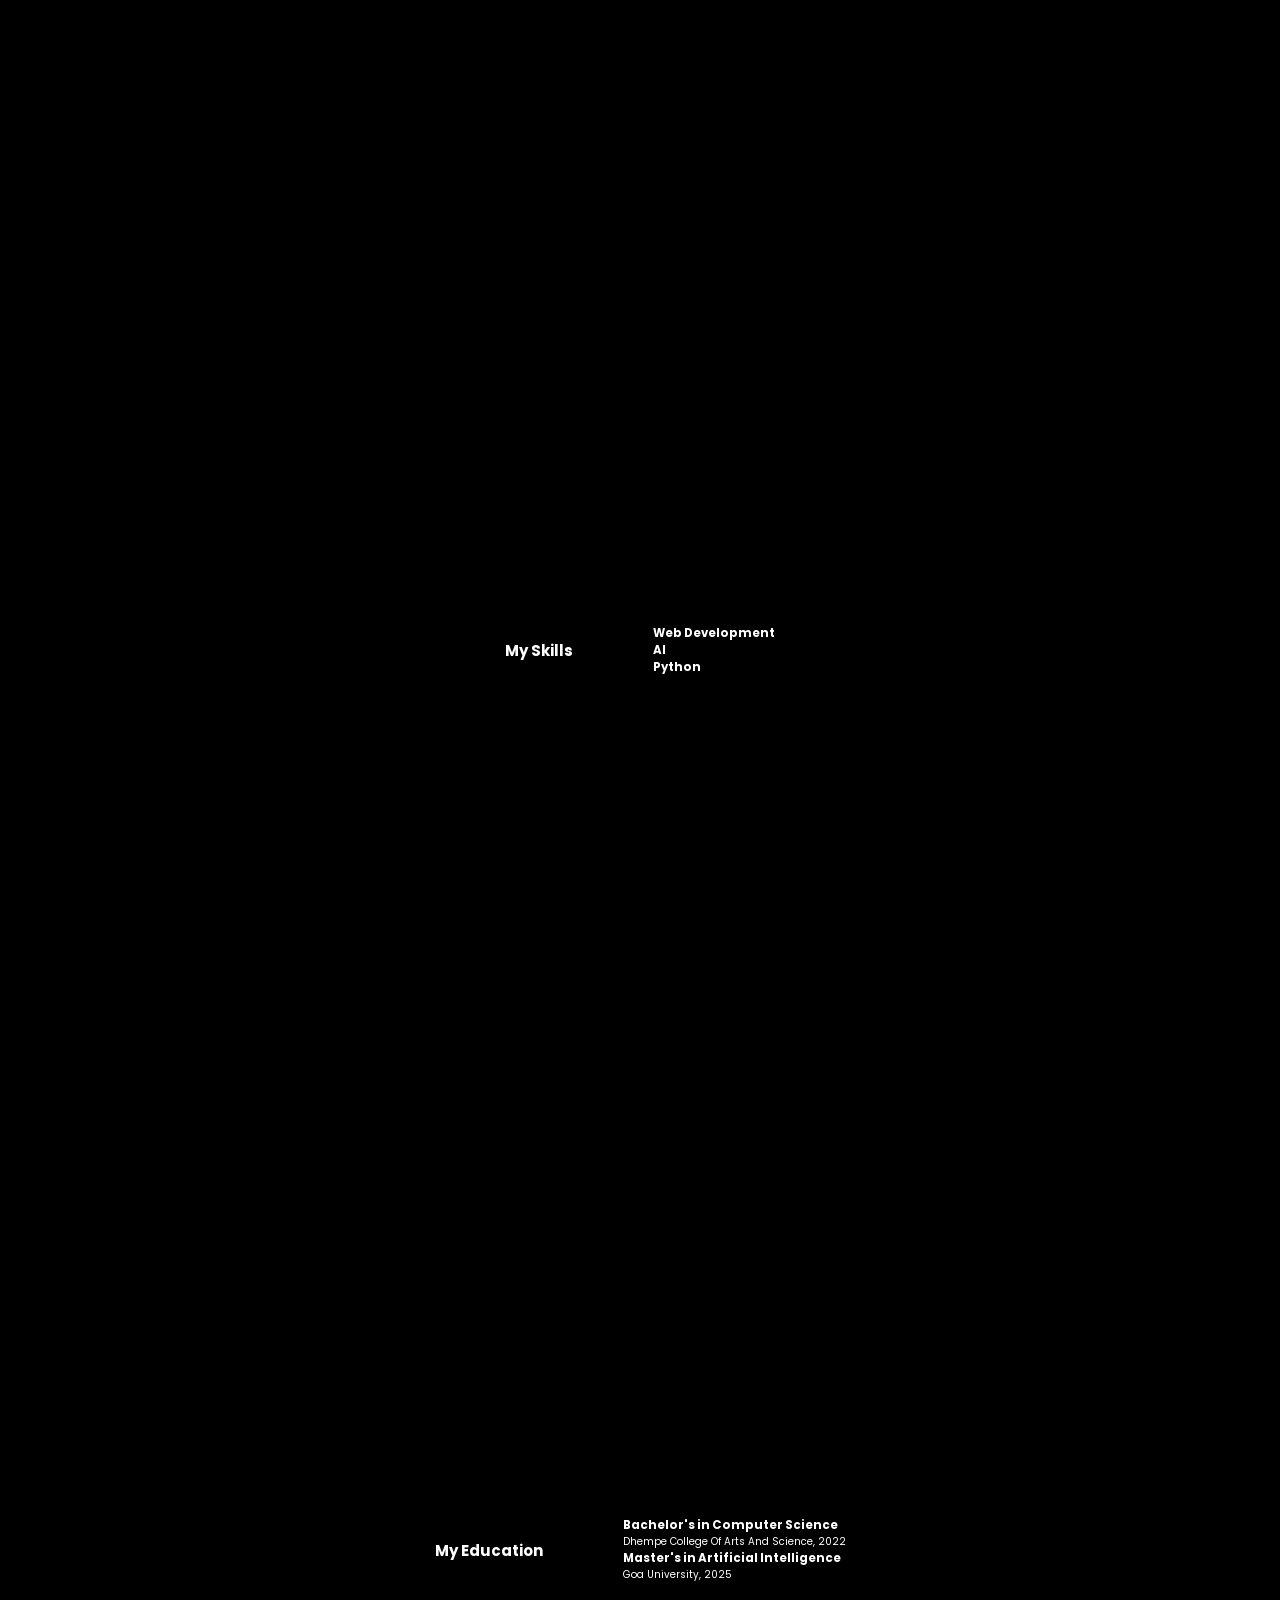
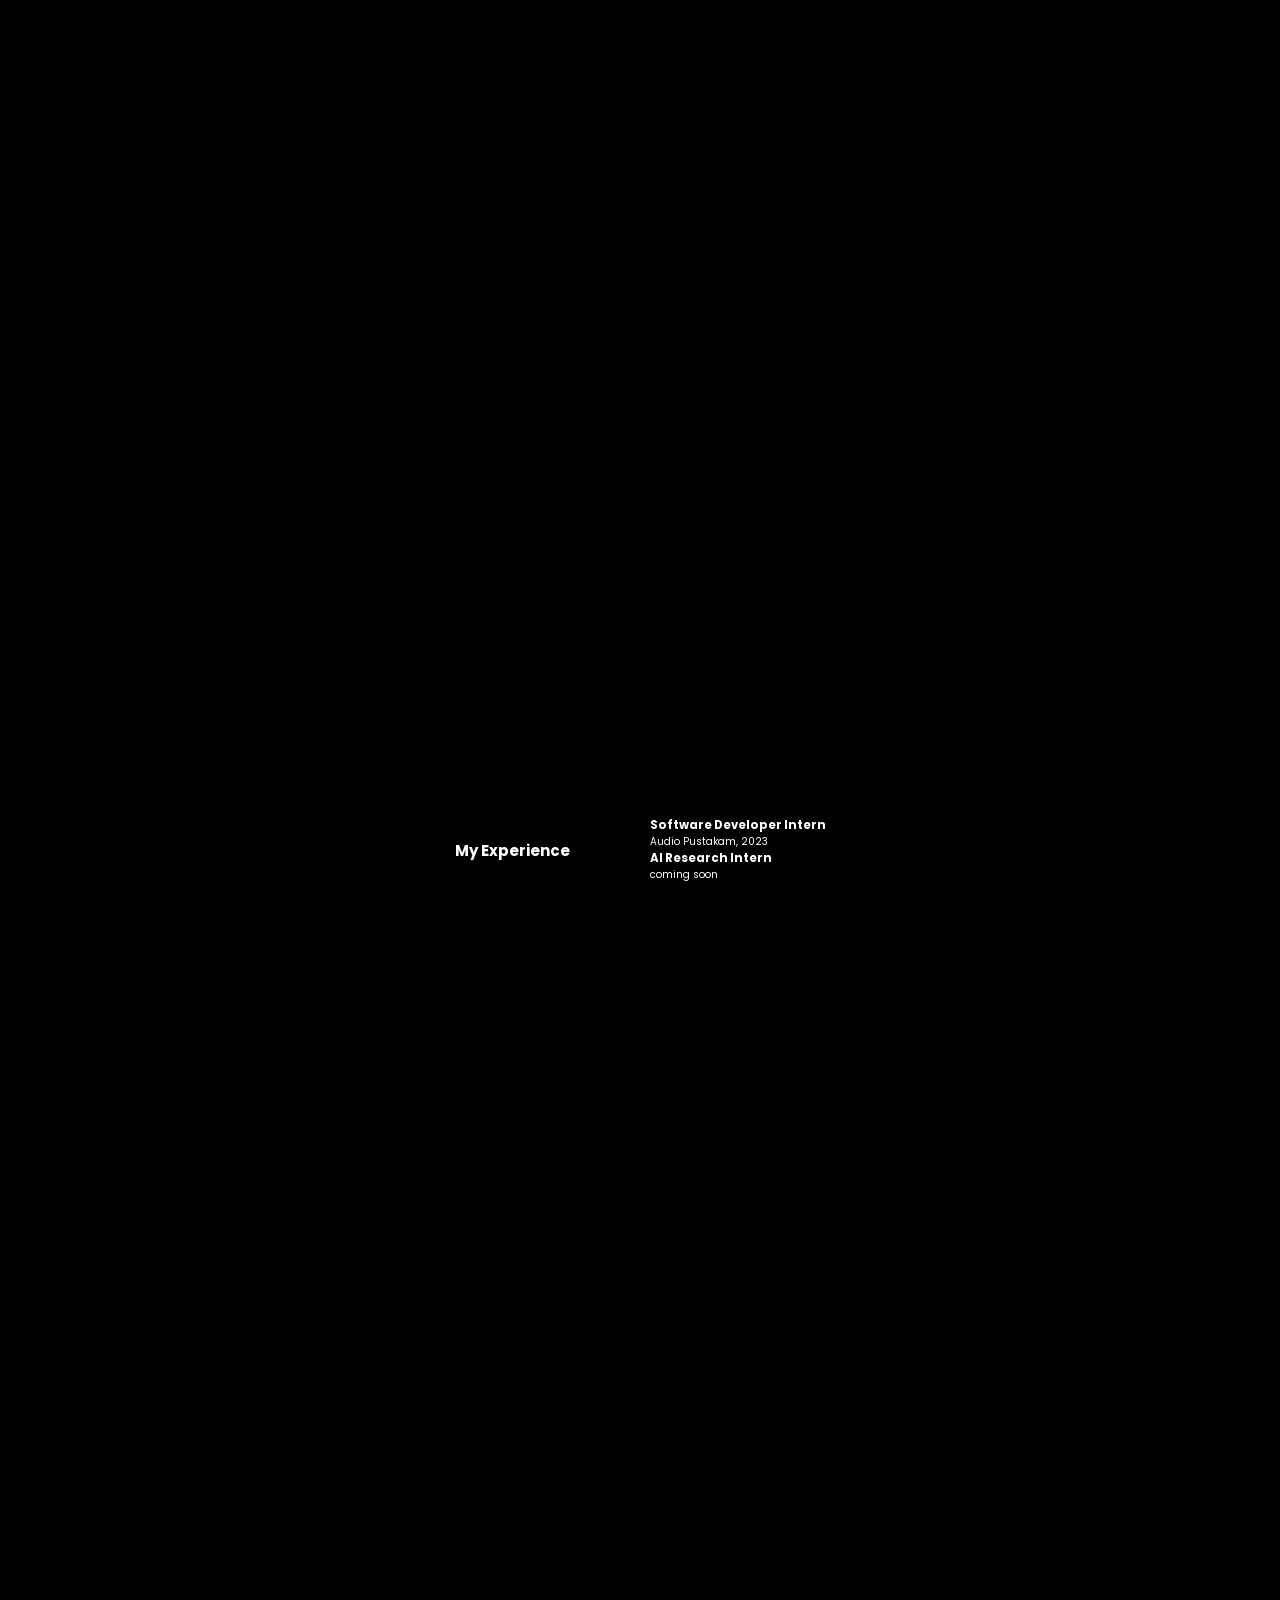
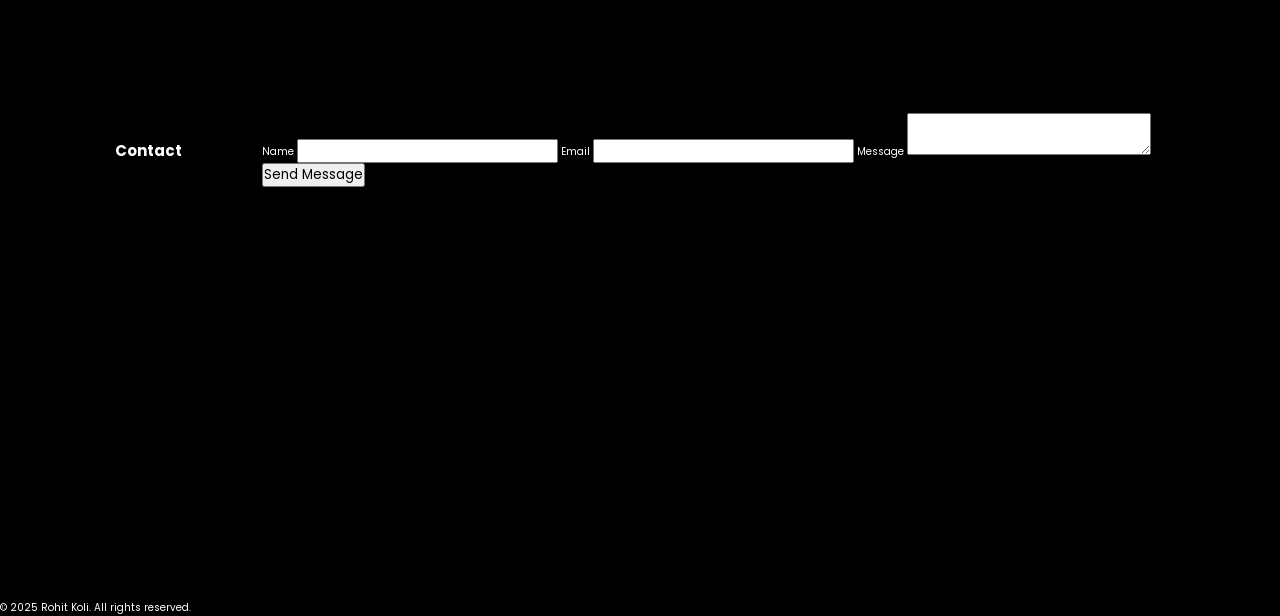
==== commit 1a840dd0: "Update index.html" ====
--- a/index.html
+++ b/index.html
@@ -3,32 +3,31 @@
 <head>
     <meta charset="UTF-8">
     <meta name="viewport" content="width=device-width, initial-scale=1.0">
+    <meta name="description" content="Rohit Koli's Portfolio - AI Developer & Web Designer">
+    <meta name="keywords" content="AI Developer, Web Developer, Portfolio, Rohit Koli">
     <link rel="stylesheet" href="https://cdnjs.cloudflare.com/ajax/libs/font-awesome/6.5.2/css/all.min.css">
     <link rel="stylesheet" href="style.css">
     <title>Portfolio Website</title>
+    <link rel="stylesheet" href="https://cdn.jsdelivr.net/npm/aos@2.3.4/dist/aos.css" />
 </head>
 <body>
     <header>
         <a href="#" class="logo">Rollie Koli</a>
         <nav>
-            <a href="#" class="active">Home</a>
-            <a href="#">Services</a>
-            <a href="#">Skills</a>
-            <a href="#">Education</a>
-            <a href="#">Experience</a>
-            <a href="#">Contact</a>
+            <a href="#home" class="active">Home</a>
+            <a href="#services">Services</a>
+            <a href="#skills-section">Skills</a> <!-- Update this link -->
+            <a href="#education">Education</a>
+            <a href="#experience">Experience</a>
+            <a href="#contact">Contact</a>
         </nav>
     </header>
-    <section class="home">
-        <div class="home-img">
-            <img src="main.jpg" alt="Profile Image">
-        </div>
+    
+    <section id="home" class="home">
         <div class="home-content">
             <h1>Hi, It's <span>Rohit</span></h1>
             <h3 class="typing-text">I'm a <span></span></h3>
-            <p>A passionate Artificial Intelligence student dedicated to creating innovative solutions
-                with expertise in Artificial Intelligence. I enjoy tackling complex challenges and delivering impactful results.
-            </p>
+            <p>A passionate Artificial Intelligence student dedicated to creating innovative solutions with expertise in Artificial Intelligence. I enjoy tackling complex challenges and delivering impactful results.</p>
             <div class="social-icons">
                 <a href="https://in.linkedin.com/in/rohit-koli-779532340" target="_blank">
                     <i class="fa-brands fa-linkedin"></i>
@@ -43,13 +42,124 @@
                     <i class="fa-brands fa-instagram"></i>
                 </a>
             </div>
-            <a href="#" class="btn">Hire me</a>
+            <a href="#contact" class="btn">Hire me</a>
+        </div>
+        <div class="home-img">
+            <img src="main.jpg" alt="Profile Image" loading="lazy">
         </div>
     </section>
+
+    <section id="services-section">
+        <h2>My Services</h2>
+        <div id="services">
+            <!-- Service card examples -->
+            <div class="service-card">
+                <h3>Web Development</h3>
+                <p>Professional web design services.</p>
+            </div>
+            <div class="service-card">
+                <h3>AI Consulting</h3>
+                <p>AI and Machine Learning solutions.</p>
+            </div>
+            <div class="service-card">
+                <h3>Graphic Design</h3>
+                <p>Creative and modern graphic designs.</p>
+            </div>
+        </div>
+    </section>
+    
+
+    <section id="skills-section">
+        <h2>My Skills</h2>
+        <div class="skills">
+            <!-- Skill Examples -->
+            <div class="skill">
+                <h3>Web Development</h3>
+                <div class="progress-bar">
+                    <div class="progress web"></div>
+                </div>
+            </div>
+            <div class="skill">
+                <h3>AI</h3>
+                <div class="progress-bar">
+                    <div class="progress ai"></div>
+                </div>
+            </div>
+            <div class="skill">
+                <h3>Python</h3>
+                <div class="progress-bar">
+                    <div class="progress python"></div>
+                </div>
+            </div>
+        </div>
+    </section>
+    
+    
+    
+    
+
+    <section id="education">
+        <h2>My Education</h2>
+        <div class="education-items">
+            <!-- Education Example -->
+            <div class="education-item">
+                <h3>Bachelor's in Computer Science</h3>
+                <p>Dhempe College Of Arts And Science, 2022</p>
+            </div>
+            <div class="education-item">
+                <h3>Master's in Artificial Intelligence</h3>
+                <p>Goa University, 2025</p>
+            </div>
+            <!-- Add more items as needed -->
+        </div>
+    </section>
+    
+
+    <section id="experience">
+        <h2>My Experience</h2>
+        <div class="experience-items">
+            <!-- Experience Example -->
+            <div class="experience-item">
+                <h3>Software Developer Intern</h3>
+                <p>Audio Pustakam, 2023</p>
+            </div>
+            <div class="experience-item">
+                <h3>AI Research Intern</h3>
+                <p>coming soon</p>
+            </div>
+            <!-- Add more items as needed -->
+        </div>
+    </section>
+    
+
+    <section id="contact" class="contact">
+        <h2>Contact</h2>
+        <form action="#" method="post">
+            <label for="name">Name</label>
+            <input type="text" id="name" name="name" required>
+            <label for="email">Email</label>
+            <input type="email" id="email" name="email" required>
+            <label for="message">Message</label>
+            <textarea id="message" name="message" required></textarea>
+            <button type="submit">Send Message</button>
+        </form>
+    </section>
+
     <footer>
-        <center>
-            <h2>&copy; 2024 Rohit Koli. All rights reserved.</h2>
-        </center>
+        <p>© 2025 Rohit Koli. All rights reserved.</p>
     </footer>
+
+    <script src="https://cdn.jsdelivr.net/npm/aos@2.3.4/dist/aos.js"></script>
+    <script>
+        AOS.init();
+        document.querySelectorAll('nav a').forEach(anchor => {
+            anchor.addEventListener('click', function(e) {
+                e.preventDefault();
+                document.querySelector(this.getAttribute('href')).scrollIntoView({
+                    behavior: 'smooth'
+                });
+            });
+        });
+    </script>
 </body>
 </html>
